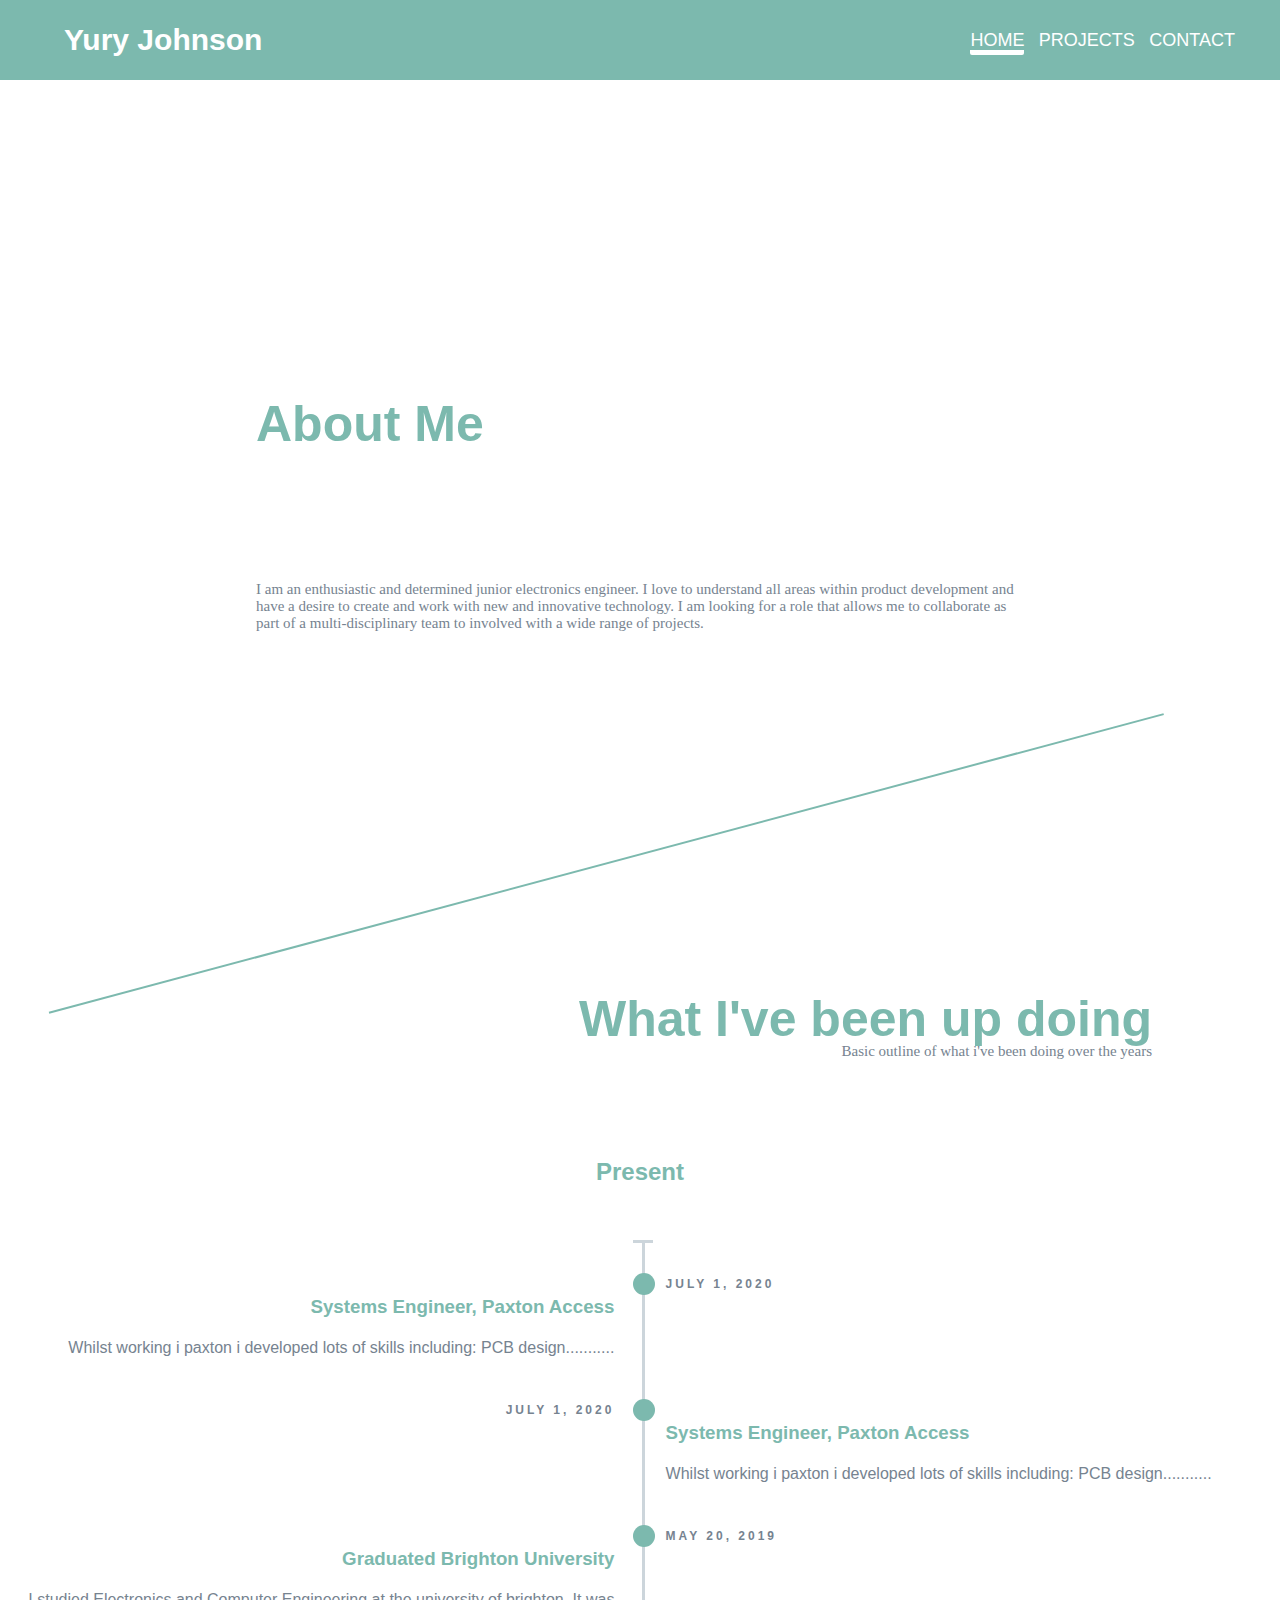
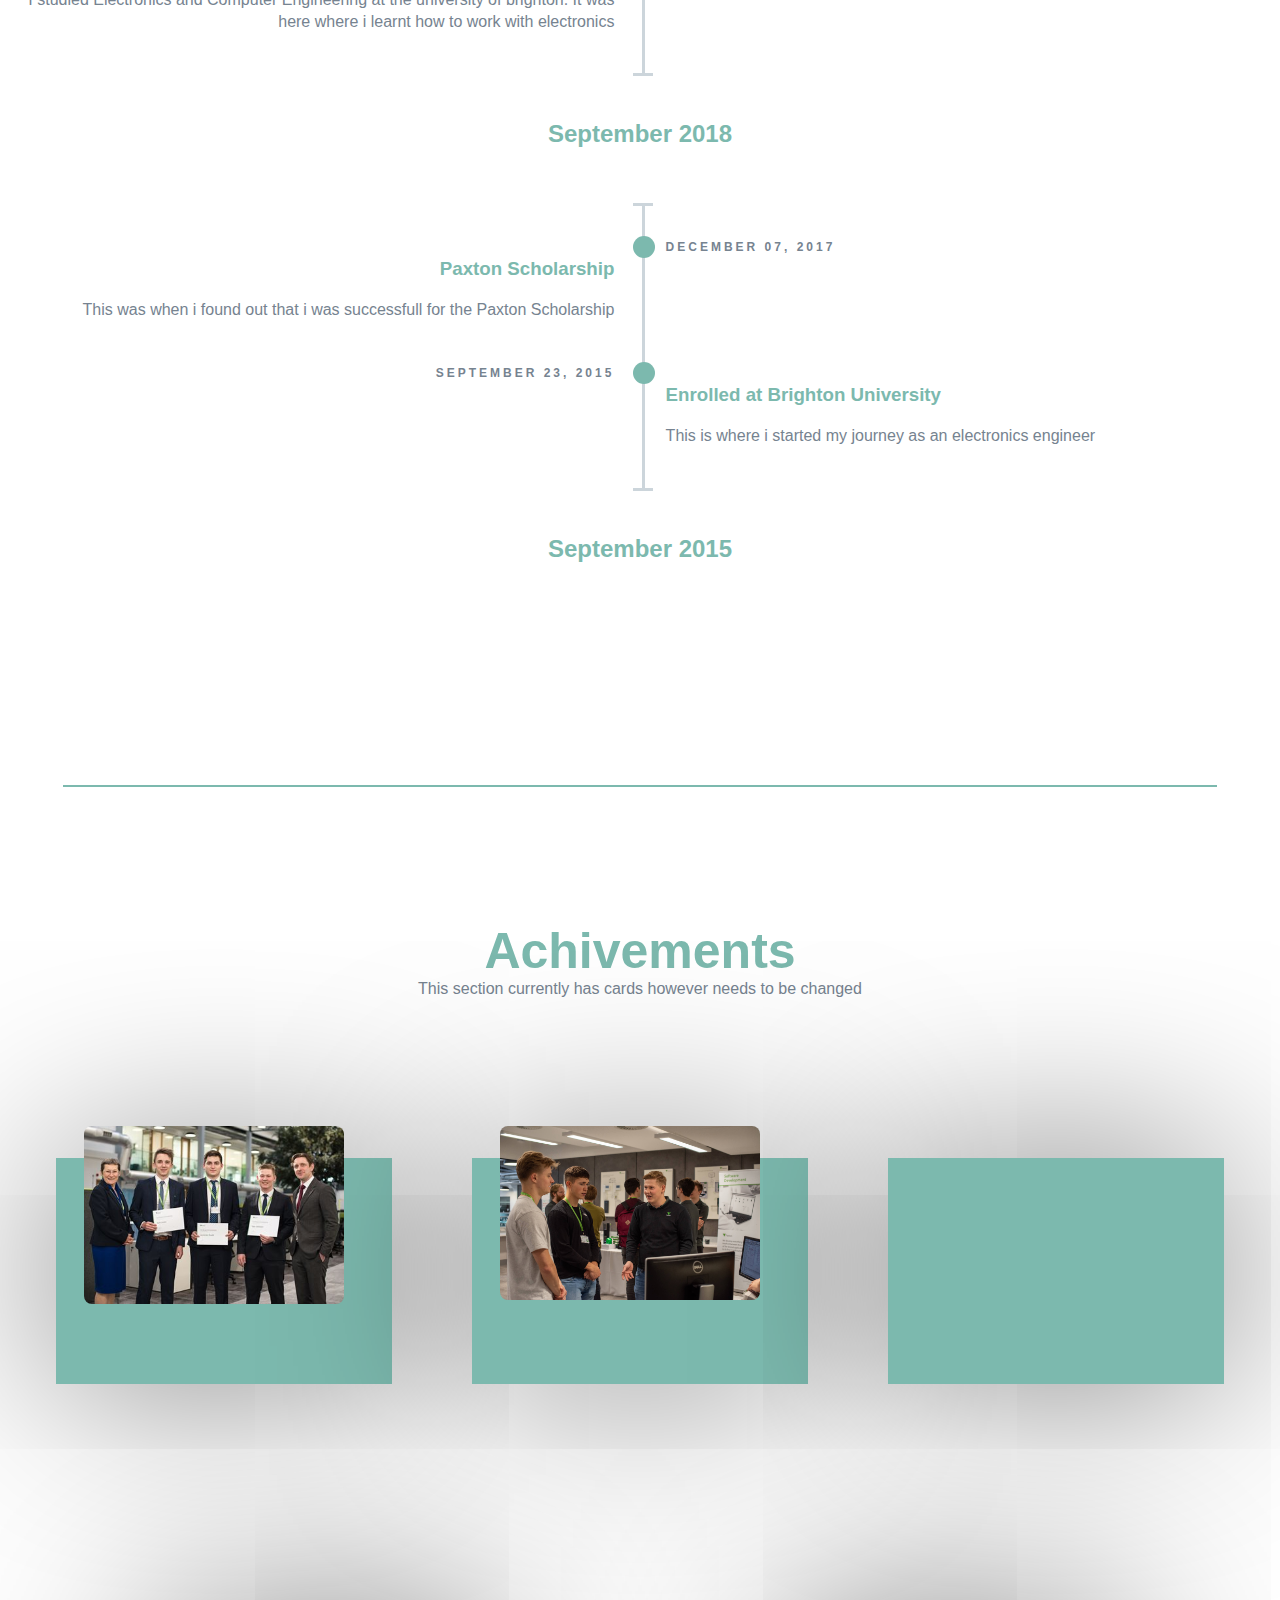
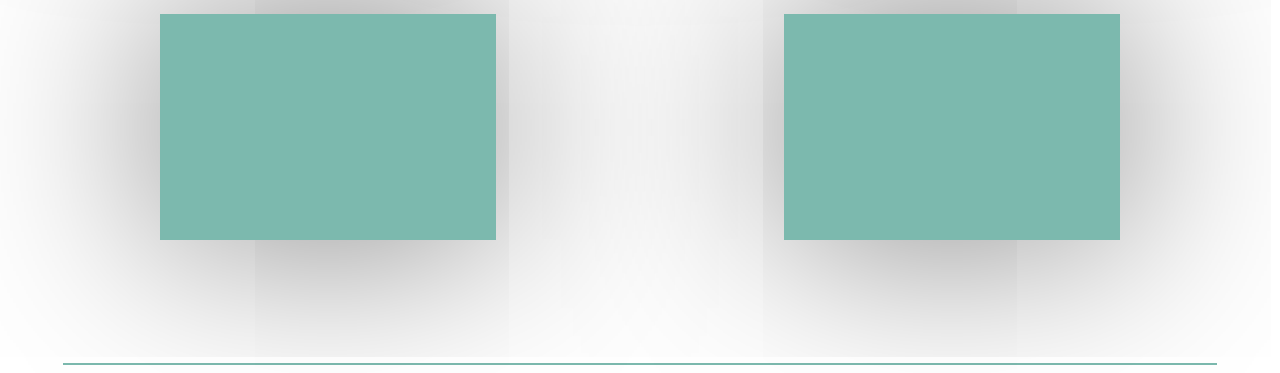
==== index.html @ c5ce6fb6 "First Upload to github" ====
<!DOCTYPE html>
<html lang="en">
<head>
    <meta charset="UTF-8">
    <title>YJ Portfolio</title>
    <link rel="stylesheet" href="./styles/styles.css">
    <script src="https://use.typekit.net/bkt6ydm.js"></script>
    <script>try{Typekit.load({ async: true });}catch(e){}</script>
</head>
<body>
    <header class="nav-bar">
        <nav>
            <!--img class="logo" src="" alt=""-->
            <label class="logo">Yury Johnson</label>
            <ul>
                <li><a class="active" href="index.html">Home</a></li>               
                <li><a href="#">Projects</a></li>
                <li><a href="#">Contact</a></li>
            </ul>
        </nav>  
    </header>

    <!--<hr style="transform: rotate(15deg) translate(0px,135px); margin-top:1rem;">-->
    <section class="page about-me">
        <h1>About Me</h1>
        <p> 
            I am an enthusiastic and determined junior electronics engineer.               
            I love to understand all areas within product development and have a desire to create and work with new and innovative technology. 
            I am looking for a role that allows me to collaborate as part of a multi-disciplinary team to involved with a wide range of projects.
        </p>
    </section>
    
    <hr style="transform: rotate(-15deg) translate(0px,-130px);">

    <section class="page timeline">
        <div class="page-title">
            <h1>What I've been up doing</h1>
            <p >Basic outline of what i've been doing over the years</p>
        </div>
        <div class="col-xs-10 col-xs-offset-1 col-sm-8 col-sm-offset-2">
            <ul class="timeline timeline-centered">
                
                <li class="timeline-item period first">
                    <div class="timeline-info"></div>
                    <div class="timeline-marker " ></div>
                    <div class="timeline-content">
                        <h2 class="timeline-title">Present</h2>
                    </div>
                </li>

                <li class="timeline-item">
                    <div class="timeline-info">
                        <span>July 1, 2020</span>
                    </div>
                    <div class="timeline-marker"></div>
                    <div class="timeline-content">
                        <h3 class="timeline-title">Systems Engineer, Paxton Access</h3>
                        <p >Whilst working i paxton i developed lots of skills including: PCB design...........</p>
                    </div>
                </li>

                <li class="timeline-item">
                    <div class="timeline-info">
                        <span>July 1, 2020</span>
                    </div>
                    <div class="timeline-marker"></div>
                    <div class="timeline-content">
                        <h3 class="timeline-title">Systems Engineer, Paxton Access</h3>
                        <p>Whilst working i paxton i developed lots of skills including: PCB design...........</p>
                    </div>
                </li>
                <li class="timeline-item">
                    <div class="timeline-info">
                        <span>May 20, 2019</span>
                    </div>
                    <div class="timeline-marker"></div>
                    <div class="timeline-content">
                        <h3 class="timeline-title">Graduated Brighton University</h3>
                        <p >I studied Electronics and Computer Engineering at the university of brighton. It was here where i learnt how to work with electronics</p>
                    </div>
                </li>

                <li class="timeline-item period">
                    <div class="timeline-info"></div>
                    <div class="timeline-marker"></div>
                    <div class="timeline-content">
                        <h2 class="timeline-title">September 2018</h2>
                    </div>
                </li>


                <li class="timeline-item">
                    <div class="timeline-info">
                        <span>December 07, 2017</span>
                    </div>
                    <div class="timeline-marker"></div>
                    <div class="timeline-content">
                        <h3 class="timeline-title">Paxton Scholarship</h3>
                        <p >This was when i found out that i was successfull for the Paxton Scholarship</p>
                    </div>
                </li>
                <li class="timeline-item">
                    <div class="timeline-info">
                        <span>September 23, 2015</span>
                    </div>
                    <div class="timeline-marker"></div>
                    <div class="timeline-content">
                        <h3 class="timeline-title">Enrolled at Brighton University</h3>
                        <p >This is where i started my journey as an electronics engineer </p>
                    </div>
                </li>

                <li class="timeline-item period last">
                    <div class="timeline-info"></div>
                    <div class="timeline-marker last"></div>
                    <div class="timeline-content">
                        <h2 class="timeline-title">September 2015</h2>
                    </div>
                </li>

            </ul>
        </div>

        </section>
        
    </section>
    
    <hr style="margin-top:15vh; margin-bottom:15vh;">

    <section class="page achivements">
        <H1 class="achivements">Achivements</H1>
        <p class="achivements">
            This section currently has cards however needs to be changed
        </p>

        <section class="card-list">   
            <article class="card">
                    <div class="imgBx">
                        <img src="img/paxtonpic.jpg" />
                    </div>
                    <div class="content">
                        <p class="card-date"> July 2018</p>
                        <h2 class="card-header">Paxton Scholarship</h2>
                        <p class="card-description">I am very proud of achiving the paxton Scholarship! 
                                                    This was my first step into moving towards an engineering job!</p>
                    </div>
            </article>

            <article class="card">
                    <div class="imgBx">
                        <img src="img/Paxton scholarship open day.jpg" />
                    </div>
                    <div class="content">
                        <p> July 2019</p>
                        <h2>Paxton Promotion</h2>
                        <p>As part of the scholarship, we aided in promoting paxton throughout the open days</p>
                    </div>
            </article>

            <article class="card">
                <div class="imgBx">
                    <img src="" />
                </div>
                <div class="content">
                    <p> July 2019</p>
                    <h2>Paxton Promotion</h2>
                    <p>As part of the scholarship, we aided in promoting paxton throughout the open days</p>
                </div>
            </article>

            <article class="card">
                <div class="imgBx">
                    <img src="" />
                </div>
                <div class="content">
                    <p> July 2019</p>
                    <h2>Paxton Promotion</h2>
                    <p>As part of the scholarship, we aided in promoting paxton throughout the open days</p>
                </div>
            </article>
            

            <article class="card">
                <div class="imgBx">
                    <img src="" />
                </div>
                <div class="content">
                    <p> July 2019</p>
                    <h2>Paxton Promotion</h2>
                    <p>As part of the scholarship, we aided in promoting paxton throughout the open days</p>
                </div>
            </article>
        
        </section>
    </section>
    </div>

    <hr>
</body>
</html>
---- styles/styles.css ----
body {
  color: #768390;
  background: #FFF;
  font-family: "Effra", Helvetica, sans-serif;
  padding: 0;
  margin: 0;
  text-decoration: none;
  list-style: none;
  -webkit-font-smoothing: antialiased;
}

h1, h2, h3, h4, h5, h6 {
  color: #7cb9ae;
  margin-top: 0;
}

nav {
  height: 80px;
  width: 100%;
  background: #7cb9ae;
}

nav ul {
  float: right;
  margin: auto;
  margin-right: 40px;
}

nav li {
  display: inline-block;
  margin: 0 5px;
  line-height: 80px;
}

nav li a {
  color: #FFF;
  font-size: 18px;
  text-transform: uppercase;
  padding: 0;
  border-radius: 2px;
  text-decoration: none;
}

nav li a.active, nav li a:hover {
  border-bottom: 5px solid #FFF;
  -webkit-transition: 0.5s;
  transition: 0.5s;
}

label.logo {
  color: #FFF;
  font-family: sans-serif;
  font-size: 30px;
  font-weight: bold;
  padding: 20px;
  padding-left: 5%;
  line-height: 80px;
}

hr {
  margin-left: auto;
  margin-right: auto;
  width: 90%;
  border: 1px solid #7cb9ae;
  height: 0;
}

section.page {
  min-height: 100vh;
}

.about-me h1 {
  font-size: 50px;
  text-align: left;
  padding-top: 35vh;
  width: 60%;
  margin: auto;
}

.about-me p {
  font-size: 15px;
  font-family: "Georgia";
  text-align: left;
  margin: auto;
  padding-top: 10%;
  padding-bottom: 10vh;
  width: 60%;
}

.page-title h1 {
  width: 80%;
  padding: 10px;
  font-size: 50px;
  text-align: right;
  margin-bottom: 1.5rem;
  margin: auto;
}

.page-title p {
  width: 80%;
  font-size: 15px;
  font-family: "Georgia";
  text-align: right;
  margin: auto;
  margin-bottom: 3rem;
}

/*==================================
    TIMELINE
==================================*/
/*-- GENERAL STYLES
    ------------------------------*/
p.timeline-text {
  max-width: 550px;
}

.timeline {
  line-height: 1.4em;
  list-style: none;
  margin: 0;
  padding: 0;
  width: 100%;
}

.timeline h1, .timeline h2, .timeline h3, .timeline h4, .timeline h5, .timeline h6 {
  line-height: inherit;
}

/*----- TIMELINE ITEM -----*/
.timeline-item {
  padding-left: 40px;
  position: relative;
}

.timeline-item:last-child {
  padding-bottom: 0;
}

/*----- TIMELINE INFO -----*/
.timeline-info {
  font-size: 12px;
  font-weight: 700;
  letter-spacing: 3px;
  margin: 0 0 .5em 0;
  text-transform: uppercase;
  white-space: nowrap;
}

/*----- TIMELINE MARKER -----*/
.timeline-marker {
  position: absolute;
  top: 0px;
  bottom: 0;
  left: 0;
  width: 9px;
}

.timeline-marker:before {
  background: #7cb9ae;
  border: 3px solid transparent;
  border-radius: 100%;
  content: "";
  display: block;
  height: 16px;
  width: 16px;
  position: absolute;
  top: 0px;
  left: 0;
  -webkit-transition: background 0.3s ease-in-out, border 0.3s ease-in-out;
  transition: background 0.3s ease-in-out, border 0.3s ease-in-out;
  z-index: +1;
}

.timeline-marker:after {
  content: "";
  width: 3px;
  background: #CCD5DB;
  display: block;
  position: absolute;
  top: 0px;
  bottom: 0;
  left: 9px;
}

.timeline-item:last-child .timeline-marker:after {
  content: none;
}

.timeline-item:not(.period):hover .timeline-marker:before {
  background: #FFF;
  border: 3px solid #7cb9ae;
}

/*----- TIMELINE CONTENT -----*/
.timeline-content {
  padding-bottom: 40px;
}

.timeline-content p:last-child {
  margin-bottom: 0;
}

/*----- TIMELINE PERIOD -----*/
.period {
  padding: 0;
}

.period .timeline-info {
  display: none;
}

.period .timeline-marker:before {
  background: transparent;
  content: "";
  width: 20px;
  height: auto;
  border: none;
  border-radius: 0;
  top: 0;
  bottom: 30px;
  position: absolute;
  border-top: 3px solid #CCD5DB;
  border-bottom: 3px solid #CCD5DB;
}

.period .timeline-marker:after {
  content: "";
  height: 32px;
  top: auto;
}

.period .timeline-content {
  padding: 40px 0 70px;
}

.period .timeline-title {
  margin: 0;
}

.period.first .timeline-marker:before {
  border-top: none;
}

.period.last .timeline-marker:before {
  border-bottom: none;
}

/*----------------------------------------------
        MOD: TIMELINE SPLIT
    ----------------------------------------------*/
@media (min-width: 768px) {
  .timeline-split .timeline, .timeline-centered .timeline {
    display: table;
  }
  .timeline-split .timeline-item, .timeline-centered .timeline-item {
    display: table-row;
    padding: 0;
  }
  .timeline-split .timeline-info, .timeline-centered .timeline-info,
  .timeline-split .timeline-marker,
  .timeline-centered .timeline-marker,
  .timeline-split .timeline-content,
  .timeline-centered .timeline-content,
  .timeline-split .period .timeline-info,
  .timeline-centered .period .timeline-info {
    display: table-cell;
    vertical-align: top;
  }
  
  .timeline-split .timeline-marker,
  .timeline-centered .timeline-marker {
    position: relative;
  }
  
  .timeline-split .timeline-content,
  .timeline-centered .timeline-content {
    padding-left: 30px;
  }
  .timeline-split .timeline-info, .timeline-centered .timeline-info {
    padding-right: 30px;
  }
  .timeline-split .period .timeline-title, .timeline-centered .period .timeline-title {
    position: relative;
    left: -45px;
  }
}

/*----------------------------------------------
        MOD: TIMELINE CENTERED
    ----------------------------------------------*/
@media (min-width: 992px) {
  .timeline-centered,
  .timeline-centered .timeline-item,
  .timeline-centered .timeline-info,
  .timeline-centered .timeline-marker,
  .timeline-centered .timeline-content {
    display: block;
    margin: 0;
    padding: 0;
  }
  .timeline-centered .timeline-item {
    padding-bottom: 40px;
    overflow: hidden;
  }
  .timeline-centered .timeline-marker {
    position: absolute;
    left: 50%;
    margin-left: -7.5px;
  }
  .timeline-centered .timeline-info,
  .timeline-centered .timeline-content {
    width: 48%;
  }
  .timeline-centered > .timeline-item:nth-child(odd) .timeline-info {
    float: left;
    text-align: right;
    padding-right: 30px;
  }
  .timeline-centered > .timeline-item:nth-child(odd) .timeline-content {
    float: right;
    text-align: left;
    padding-left: 30px;
  }
  .timeline-centered .timeline-item:nth-child(odd) p.timeline-text {
    float: right;
    text-align: left;
  }
  .timeline-centered > .timeline-item:nth-child(even) .timeline-info {
    float: right;
    text-align: left;
    padding-left: 30px;
  }
  .timeline-centered > .timeline-item:nth-child(even) .timeline-content {
    float: left;
    text-align: right;
    padding-right: 30px;
  }
  .timeline-centered > .timeline-item.period .timeline-content {
    float: none;
    padding: 0;
    width: 100%;
    text-align: center;
  }
  .timeline-centered .timeline-item.period {
    padding: 50px 0 90px;
  }
  .timeline-centered .period .timeline-marker:after {
    height: 30px;
    bottom: 0;
    top: auto;
  }
  .timeline-centered .period .timeline-title {
    left: auto;
  }
}

/*----------------------------------------------
        MOD: MARKER OUTLINE
    ----------------------------------------------*/
.marker-outline .timeline-marker:before {
  background: transparent;
  border-color: #7cb9ae;
}

.marker-outline .timeline-item:hover .timeline-marker:before {
  background: #7cb9ae;
}

h1.achivements {
  font-size: 50px;
  text-align: center;
  margin-bottom: 0;
}

p.achivements {
  text-align: center;
  margin: auto;
  width: 60%;
}

section .card-list {
  width: calc(100% - 2em);
  margin-left: 1em;
  margin-right: 1em;
  display: -webkit-box;
  display: -ms-flexbox;
  display: flex;
  -ms-flex-pack: distribute;
      justify-content: space-around;
  -webkit-box-align: center;
      -ms-flex-align: center;
          align-items: center;
}

.card-list {
  margin-top: 5vh;
  width: 100%;
  position: relative;
  display: -webkit-box;
  display: -ms-flexbox;
  display: flex;
  -webkit-box-pack: center;
      -ms-flex-pack: center;
          justify-content: center;
  -webkit-box-align: center;
      -ms-flex-align: center;
          align-items: center;
  -ms-flex-wrap: wrap;
      flex-wrap: wrap;
}

.card-list .card {
  position: relative;
  width: 20em;
  height: 210px;
  margin: 115px 10px;
  padding: 0.5em;
  display: -webkit-box;
  display: -ms-flexbox;
  display: flex;
  -webkit-box-orient: vertical;
  -webkit-box-direction: normal;
      -ms-flex-direction: column;
          flex-direction: column;
  -webkit-box-shadow: 0 0.5px 202px rgba(0, 0, 0, 0.5);
          box-shadow: 0 0.5px 202px rgba(0, 0, 0, 0.5);
  -webkit-transition: 0.3s ease-in-out;
  transition: 0.3s ease-in-out;
  background: #7cb9ae;
}

.card-list :hover.card {
  height: 420px;
  margin: 10px 10px;
}

.card-list .card .imgBx {
  position: relative;
  max-width: 260px;
  max-height: 260px;
  top: -40px;
  left: 20px;
}

.card-list .card .imgBx img {
  max-width: 100%;
  border-radius: 8px;
}

.card-list .card .content {
  position: relative;
  margin-top: -70px;
  padding: 10px 15px;
  text-align: center;
  color: #ffffff;
  visibility: hidden;
  opacity: 0;
  -webkit-transition: 0.3s ease-in-out;
  transition: 0.3s ease-in-out;
}

.card-list .card:hover .content {
  visibility: visible;
  opacity: 1;
  margin-top: -40px;
  -webkit-transition-delay: 0.1s;
          transition-delay: 0.1s;
}

.card-list h2 {
  color: #FFF;
}
/*# sourceMappingURL=styles.css.map */
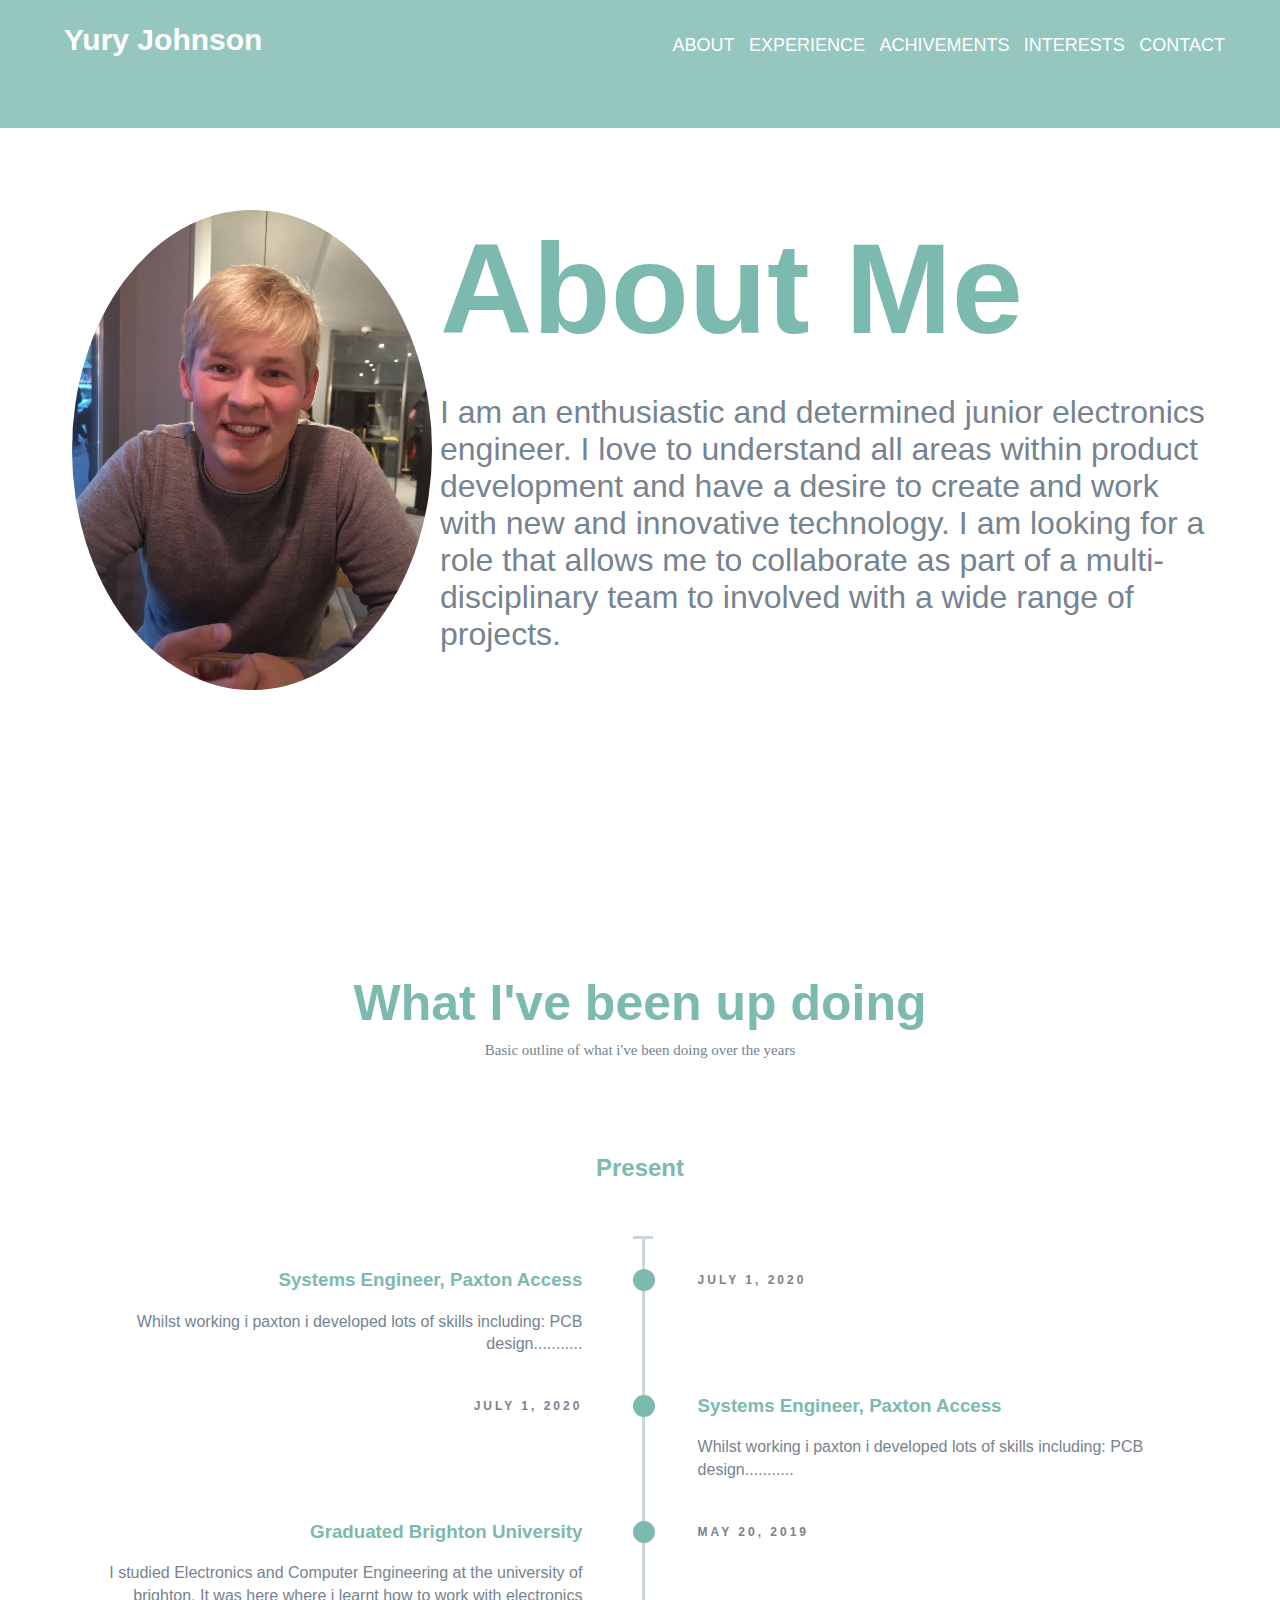
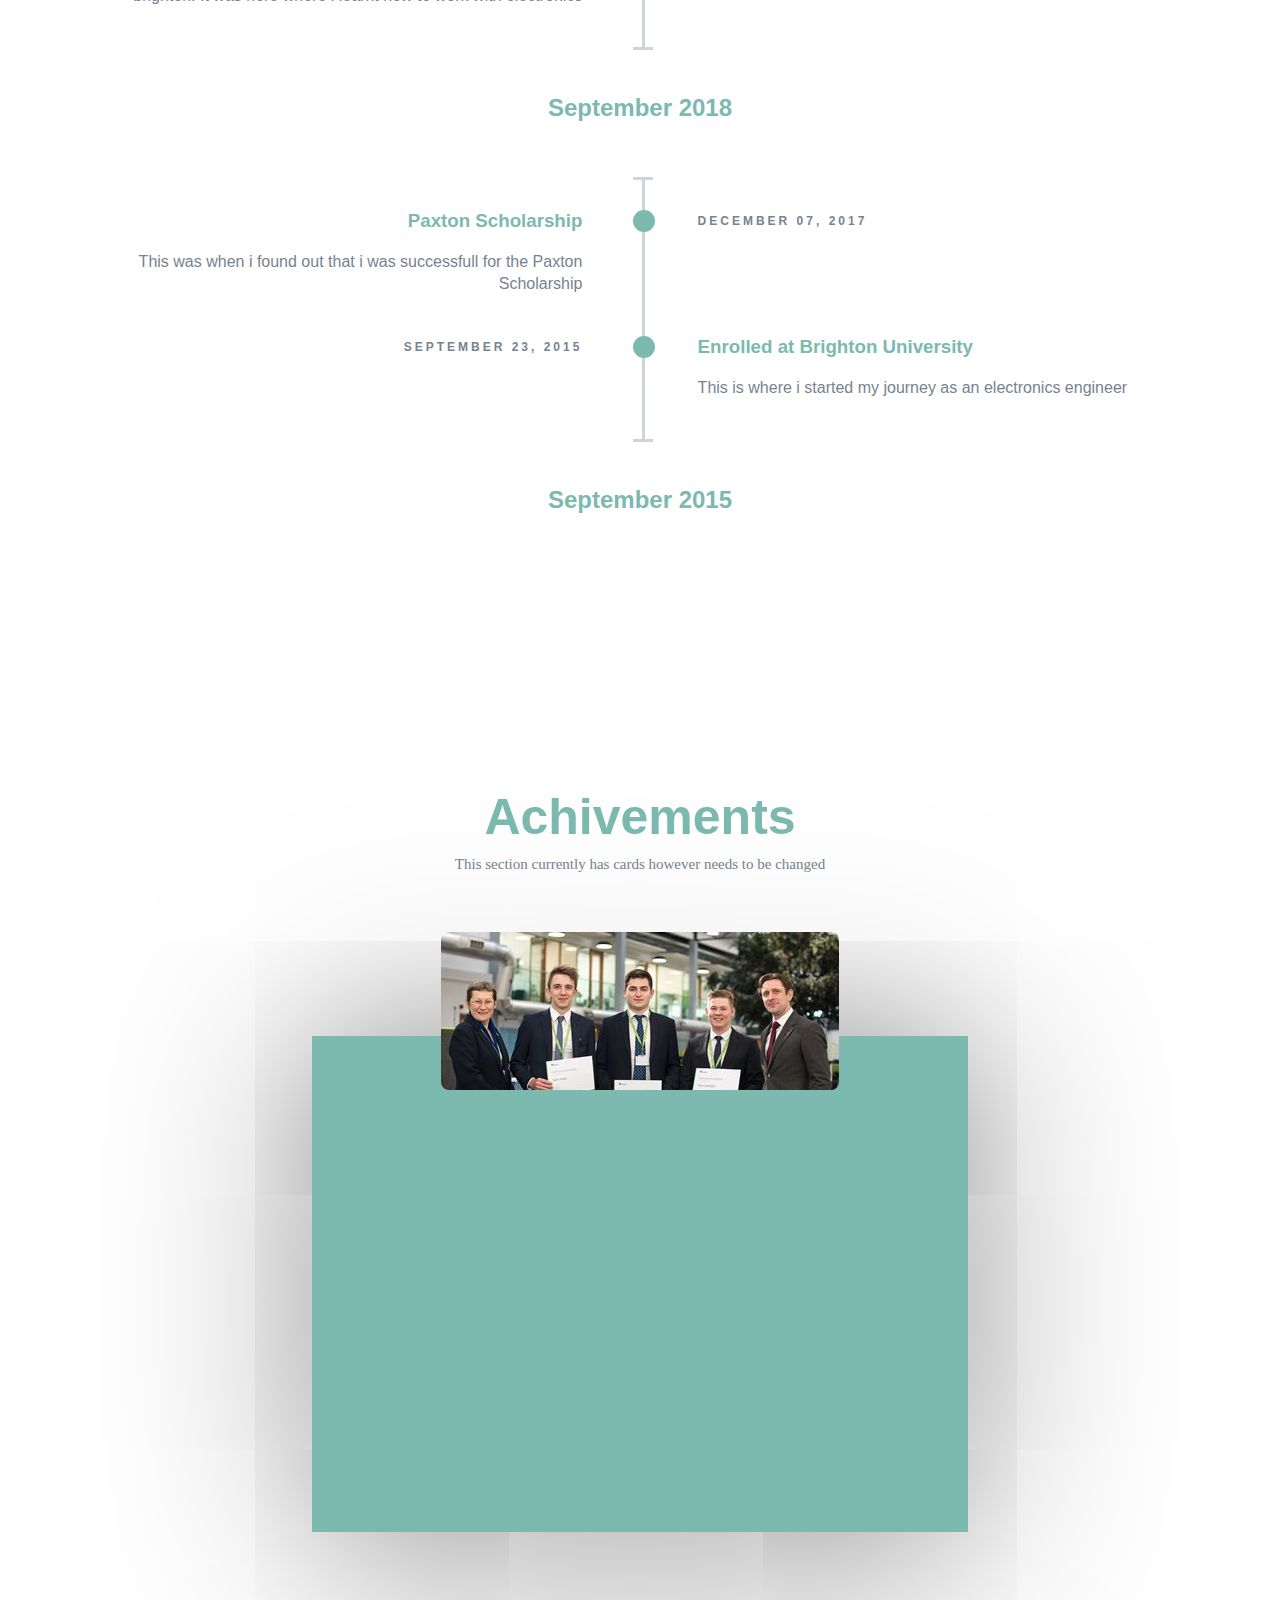
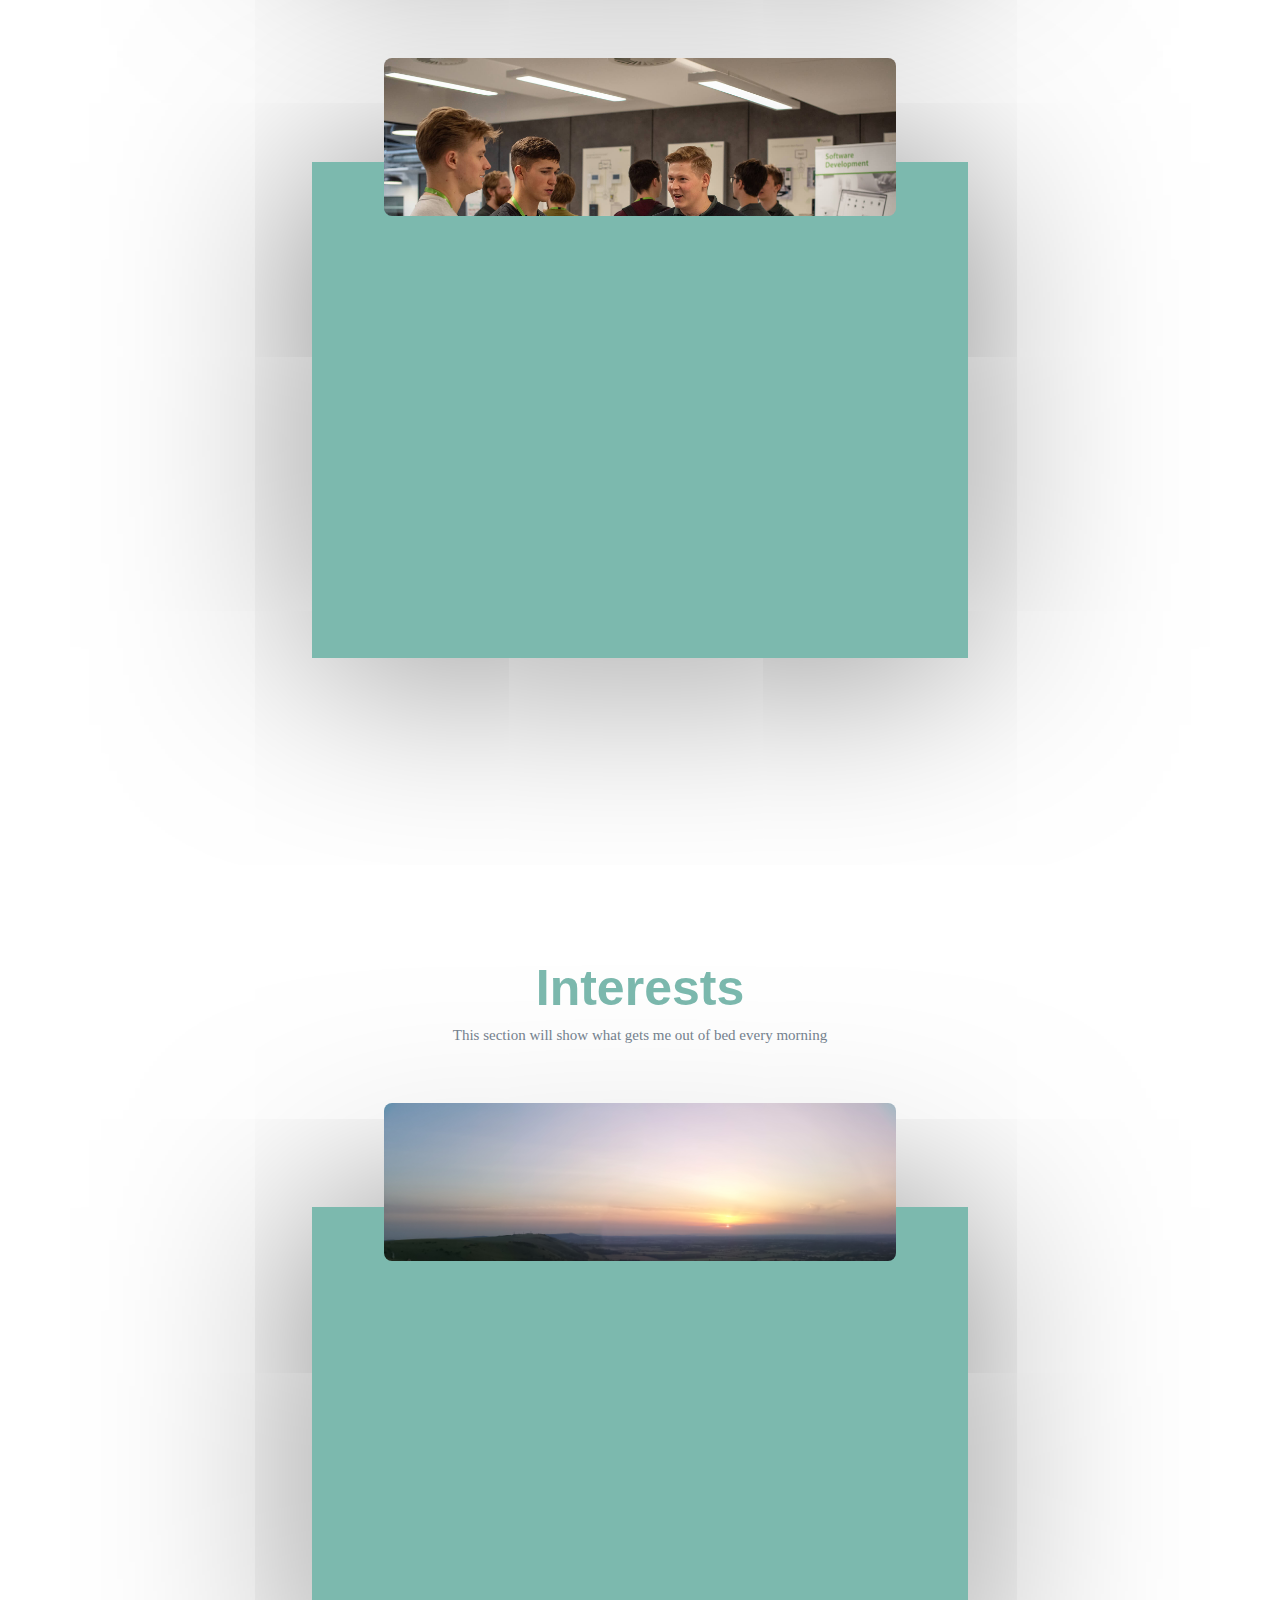
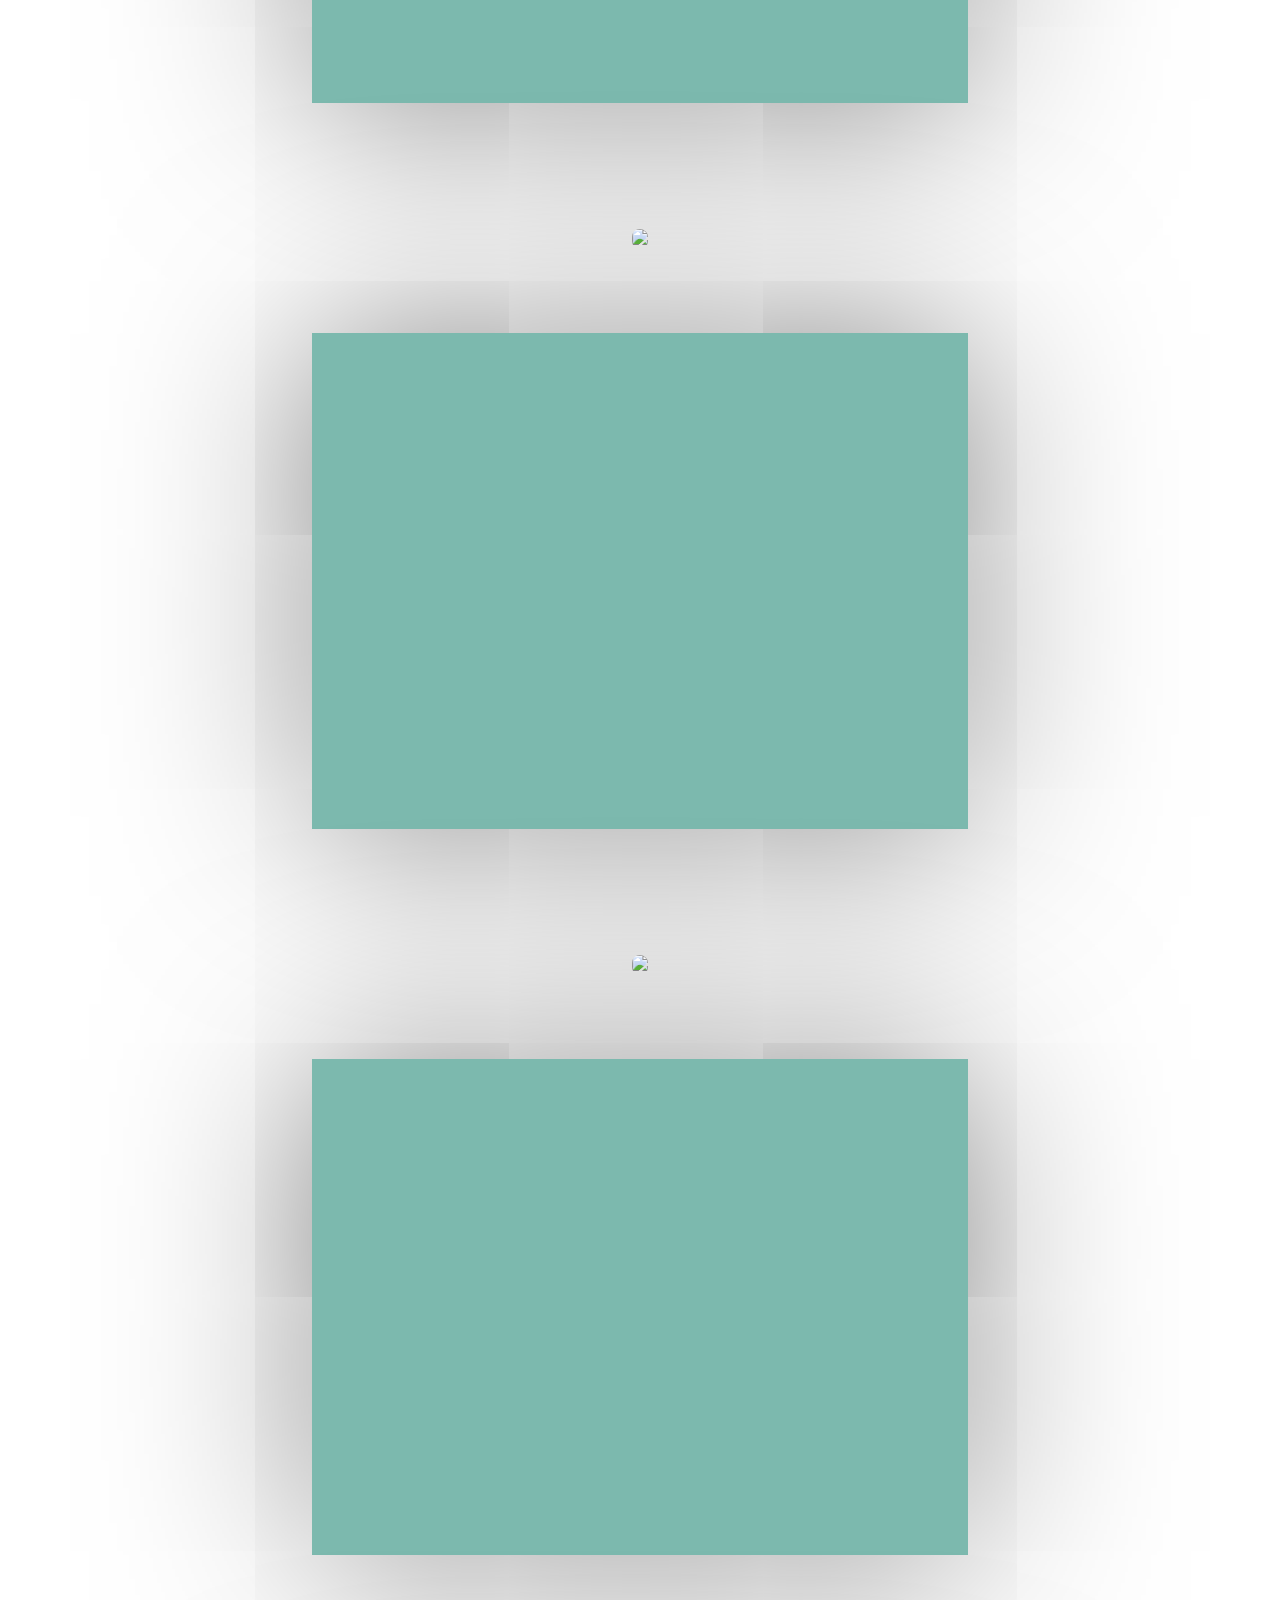
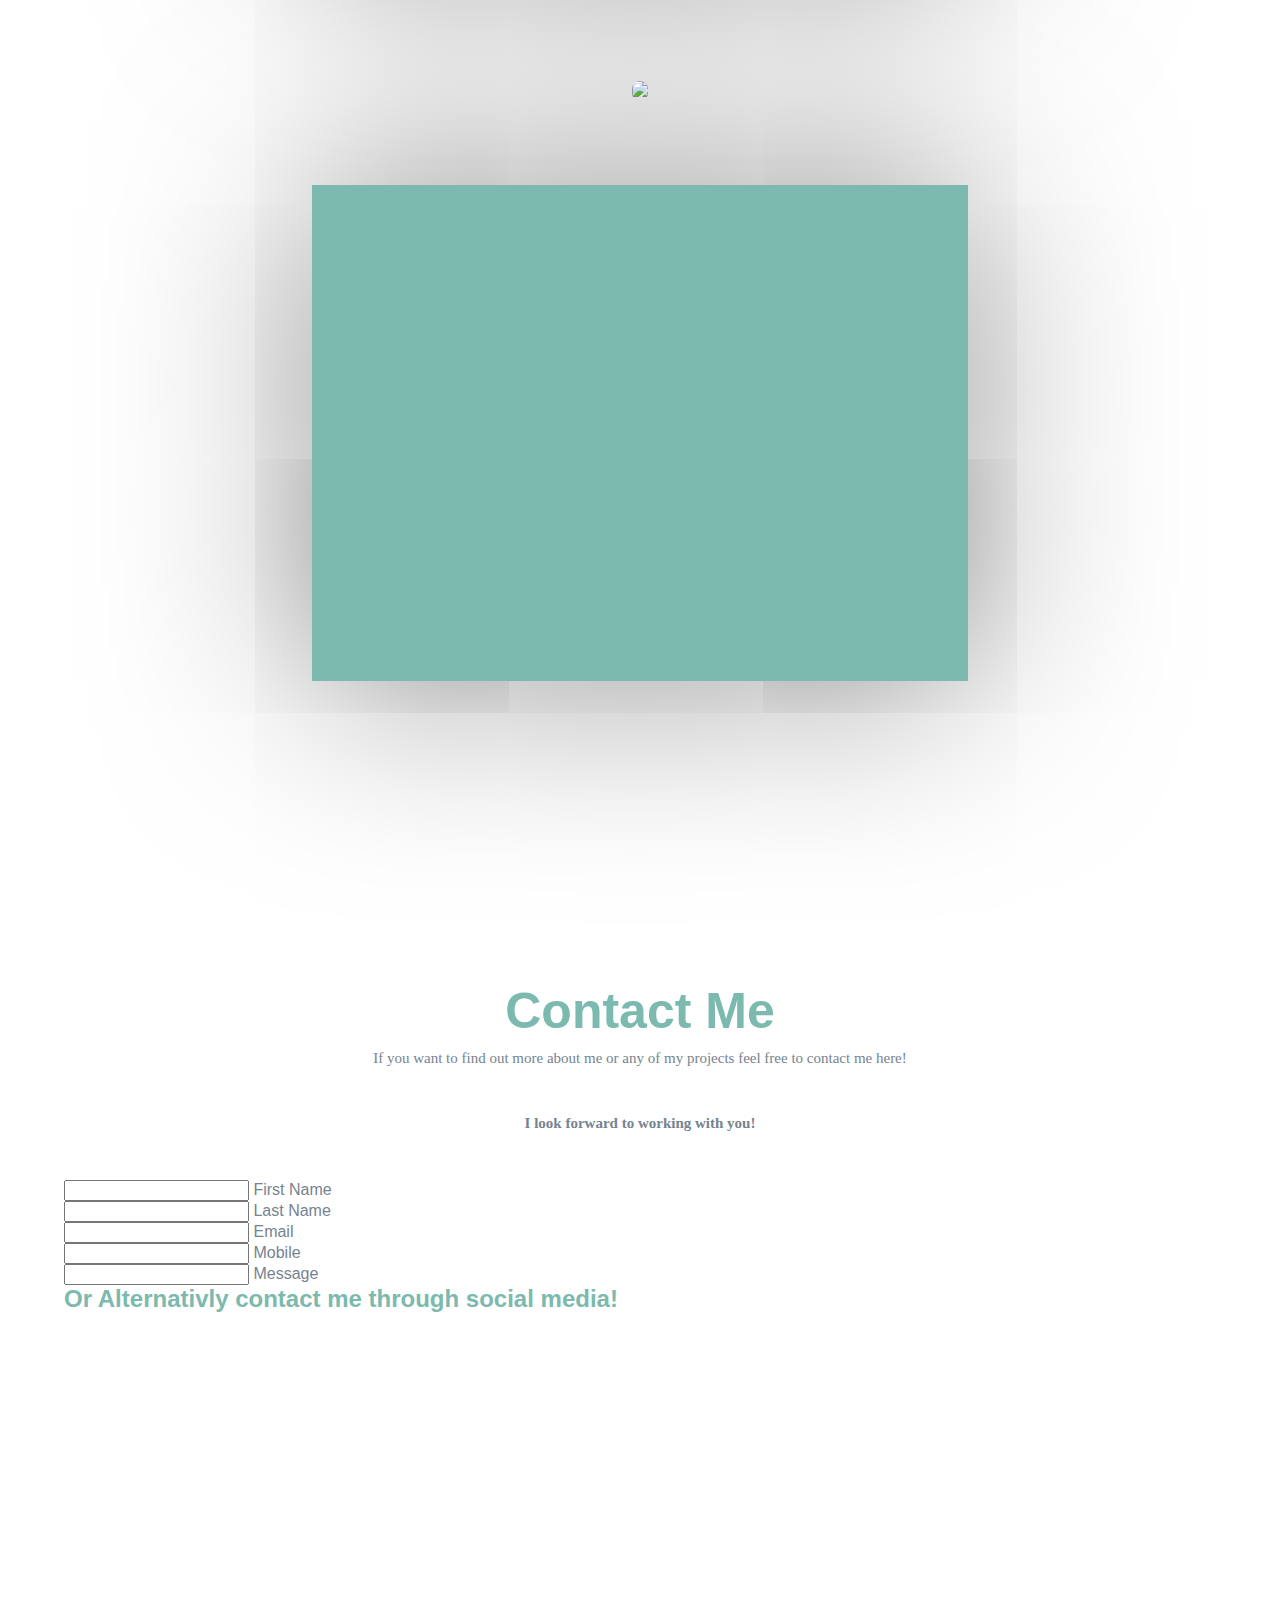
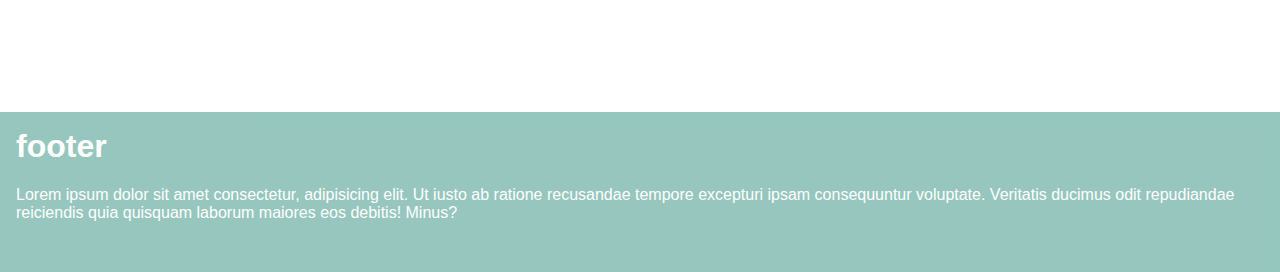
==== commit 73f3373f: "Lots of changes, starting to look like a minimum viable product" ====
--- a/index.html
+++ b/index.html
@@ -3,40 +3,47 @@
 <head>
     <meta charset="UTF-8">
     <title>YJ Portfolio</title>
+    <script src=""></script>
     <link rel="stylesheet" href="./styles/styles.css">
-    <script src="https://use.typekit.net/bkt6ydm.js"></script>
-    <script>try{Typekit.load({ async: true });}catch(e){}</script>
+
 </head>
 <body>
     <header class="nav-bar">
         <nav>
             <!--img class="logo" src="" alt=""-->
             <label class="logo">Yury Johnson</label>
-            <ul>
-                <li><a class="active" href="index.html">Home</a></li>               
-                <li><a href="#">Projects</a></li>
-                <li><a href="#">Contact</a></li>
+            <ul class="nav-links">
+                <!-- warning dodgey code!!! id in ancor lower case as this allows the javascript to use id from pages
+                     to toggle active status for links in nav bar-->
+                <li><a id="about" href="./index.html#About">About</a></li>               
+                <li><a id="experience" href="./index.html#Experience">Experience</a></li>
+                <li><a id="achivements" href="./index.html#Achivements">Achivements</a></li>
+                <li><a id="interests" href="./index.html#Interests">Interests</a></li>
+                <li><a id="contact" href="./index.html#Contact">Contact</a></li>
             </ul>
         </nav>  
     </header>
 
-    <!--<hr style="transform: rotate(15deg) translate(0px,135px); margin-top:1rem;">-->
-    <section class="page about-me">
-        <h1>About Me</h1>
-        <p> 
-            I am an enthusiastic and determined junior electronics engineer.               
-            I love to understand all areas within product development and have a desire to create and work with new and innovative technology. 
-            I am looking for a role that allows me to collaborate as part of a multi-disciplinary team to involved with a wide range of projects.
-        </p>
-    </section>
-    
-    <hr style="transform: rotate(-15deg) translate(0px,-130px);">
-
-    <section class="page timeline">
+    <section class="page" id="About">
+        <div class="about-me">
+            <img src="img/photo_me.jpg" />
+            <div>
+                <h1>About Me</h1>
+                <p> 
+                    I am an enthusiastic and determined junior electronics engineer.               
+                    I love to understand all areas within product development and have a desire to create and work with new and innovative technology. 
+                    I am looking for a role that allows me to collaborate as part of a multi-disciplinary team to involved with a wide range of projects.
+                </p>
+            </div>  
+        </div>
+    </section>
+
+    <section class="page" id="Experience">
         <div class="page-title">
             <h1>What I've been up doing</h1>
             <p >Basic outline of what i've been doing over the years</p>
         </div>
+        
         <div class="col-xs-10 col-xs-offset-1 col-sm-8 col-sm-offset-2">
             <ul class="timeline timeline-centered">
                 
@@ -121,17 +128,16 @@
             </ul>
         </div>
 
-        </section>
-        
-    </section>
-    
-    <hr style="margin-top:15vh; margin-bottom:15vh;">
-
-    <section class="page achivements">
-        <H1 class="achivements">Achivements</H1>
-        <p class="achivements">
-            This section currently has cards however needs to be changed
-        </p>
+    </section>
+
+    <section class="page" id="Achivements">
+        
+        <div class="page-title">
+            <h1>Achivements</h1>
+            <p>
+                This section currently has cards however needs to be changed
+            </p>
+        </div>
 
         <section class="card-list">   
             <article class="card">
@@ -156,10 +162,46 @@
                         <p>As part of the scholarship, we aided in promoting paxton throughout the open days</p>
                     </div>
             </article>
+        
+        </section>
+    </section>
+
+    <section class="page" id="Interests">
+        
+        <div class="page-title">
+            <h1>Interests</h1>
+            <p>
+                This section will show what gets me out of bed every morning
+            </p>
+        </div>
+
+        <section class="card-list">   
+            <article class="card">
+                    <div class="imgBx">
+                        <img src="img\Interests\IMG_20190629_210125.jpg" />
+                    </div>
+                    <div class="content">
+                        <p class="card-date"> July 2018</p>
+                        <h2 class="card-header">Paxton Scholarship</h2>
+                        <p class="card-description">I am very proud of achiving the paxton Scholarship! 
+                                                    This was my first step into moving towards an engineering job!</p>
+                    </div>
+            </article>
+
+            <article class="card">
+                    <div class="imgBx">
+                        <img src="img\Interests\IMG_20200331_202419.jpg" />
+                    </div>
+                    <div class="content">
+                        <p> July 2019</p>
+                        <h2>Paxton Promotion</h2>
+                        <p>As part of the scholarship, we aided in promoting paxton throughout the open days</p>
+                    </div>
+            </article>
 
             <article class="card">
                 <div class="imgBx">
-                    <img src="" />
+                    <img src="img\Interests\IMG_20200508_155631.jpg" />
                 </div>
                 <div class="content">
                     <p> July 2019</p>
@@ -170,7 +212,7 @@
 
             <article class="card">
                 <div class="imgBx">
-                    <img src="" />
+                    <img src="img\Interests\IMG_20200531_125629.jpg" />
                 </div>
                 <div class="content">
                     <p> July 2019</p>
@@ -178,23 +220,62 @@
                     <p>As part of the scholarship, we aided in promoting paxton throughout the open days</p>
                 </div>
             </article>
-            
-
-            <article class="card">
-                <div class="imgBx">
-                    <img src="" />
-                </div>
-                <div class="content">
-                    <p> July 2019</p>
-                    <h2>Paxton Promotion</h2>
-                    <p>As part of the scholarship, we aided in promoting paxton throughout the open days</p>
-                </div>
-            </article>
         
         </section>
     </section>
-    </div>
-
-    <hr>
+
+    <section class="page" id="Contact">
+        <div class="page-title">
+            <h1>Contact Me</h1>
+            <p> 
+                If you want to find out more about me or any of my projects feel free to contact me here!
+            </p>
+            <p>
+                <b> I look forward to working with you!</b>
+            </p>
+        </div>
+        <div class="contact-form">
+            <div class="inputBox">
+                <input type="text" name='' required="required">
+                <span class="text">First Name</span>
+                <span class="line"></span>
+            </div>
+            <div class="inputBox">
+                <input type="text" name='' required="required">
+                <span class="text">Last Name</span>
+                <span class="line"></span>
+            </div>
+
+            <div class="inputBox">
+                <input type="text" name='' required="required">
+                <span class="text">Email</span>
+                <span class="line"></span>
+            </div>
+            <div class="inputBox">
+                <input type="text" name='' required="required">
+                <span class="text">Mobile</span>
+                <span class="line"></span>
+            </div>
+            <div class="inputBox">
+                <input type="text" name='' required="required">
+                <span class="text">Message</span>
+                <span class="line"></span>
+            </div>
+        </div>
+
+        <div class="social-media">
+            <h2>Or Alternativly contact me through social media!</h2>
+
+        </div>
+    </section>
+
+    <footer>
+        <h1>footer</h1>
+        <p>Lorem ipsum dolor sit amet consectetur, adipisicing elit. Ut iusto ab ratione recusandae 
+            tempore excepturi ipsam consequuntur voluptate. Veritatis ducimus odit repudiandae reiciendis 
+            quia quisquam laborum maiores eos debitis! Minus?</p>
+    </footer>
+<script src="./scripts/script.js"></script>
 </body>
+
 </html>--- a/styles/styles.css
+++ b/styles/styles.css
@@ -7,44 +7,19 @@
   text-decoration: none;
   list-style: none;
   -webkit-font-smoothing: antialiased;
-}
-
-h1, h2, h3, h4, h5, h6 {
+  width: 100%;
+  height: 100%;
+  -ms-scroll-snap-type: y mandatory;
+      scroll-snap-type: y mandatory;
+  overflow-y: scroll;
+  scroll-behavior: smooth;
+  scroll-padding-top: 150px;
+  display: block;
+}
+
+body h1, body h2, body h3, body h4, body h5, body h6 {
   color: #7cb9ae;
   margin-top: 0;
-}
-
-nav {
-  height: 80px;
-  width: 100%;
-  background: #7cb9ae;
-}
-
-nav ul {
-  float: right;
-  margin: auto;
-  margin-right: 40px;
-}
-
-nav li {
-  display: inline-block;
-  margin: 0 5px;
-  line-height: 80px;
-}
-
-nav li a {
-  color: #FFF;
-  font-size: 18px;
-  text-transform: uppercase;
-  padding: 0;
-  border-radius: 2px;
-  text-decoration: none;
-}
-
-nav li a.active, nav li a:hover {
-  border-bottom: 5px solid #FFF;
-  -webkit-transition: 0.5s;
-  transition: 0.5s;
 }
 
 label.logo {
@@ -57,6 +32,45 @@
   line-height: 80px;
 }
 
+nav {
+  position: fixed;
+  z-index: 100;
+  height: 8rem;
+  width: 100%;
+  background: #7cb9ae;
+  opacity: 0.8;
+  padding: 0;
+}
+
+nav ul {
+  float: right;
+  margin: auto;
+  margin-right: 50px;
+}
+
+nav li {
+  display: inline-block;
+  margin: 0 5px;
+  line-height: 90px;
+}
+
+nav li a {
+  -webkit-transition: 0.3s ease-in-out;
+  transition: 0.3s ease-in-out;
+  color: #FFF;
+  font-size: 18px;
+  text-transform: uppercase;
+  border-radius: 3px;
+  text-decoration: none;
+  border-bottom: 4px solid transparent;
+}
+
+nav li a.active, nav li a:hover {
+  border-bottom: 4px solid #FFF;
+  -webkit-transition: 0.3s ease-in-out;
+  transition: 0.3s ease-in-out;
+}
+
 hr {
   margin-left: auto;
   margin-right: auto;
@@ -65,33 +79,77 @@
   height: 0;
 }
 
-section.page {
-  min-height: 100vh;
+.page {
+  display: block;
+  -webkit-box-pack: center;
+      -ms-flex-pack: center;
+          justify-content: center;
+  padding: 4em;
+  padding-top: 7em;
+  min-height: calc(100vh - 14em);
+  scroll-snap-align: start;
+}
+
+.page#About {
+  display: -webkit-box;
+  display: -ms-flexbox;
+  display: flex;
+  -webkit-box-align: center;
+      -ms-flex-align: center;
+          align-items: center;
+  -webkit-box-pack: center;
+      -ms-flex-pack: center;
+          justify-content: center;
+}
+
+.about-me {
+  display: -webkit-box;
+  display: -ms-flexbox;
+  display: flex;
+  -webkit-box-align: center;
+      -ms-flex-align: center;
+          align-items: center;
+  -webkit-box-pack: center;
+      -ms-flex-pack: center;
+          justify-content: center;
 }
 
 .about-me h1 {
-  font-size: 50px;
-  text-align: left;
-  padding-top: 35vh;
-  width: 60%;
+  margin: 0;
+  padding: 0;
+  font-size: 8rem;
+}
+
+.about-me p {
+  font-size: 2rem;
+}
+
+.about-me img {
+  padding: 0.5rem;
+  margin: 0;
+  -o-object-fit: cover;
+     object-fit: cover;
+  border-radius: 50%;
+  width: 30rem;
+  height: 30rem;
+}
+
+.container {
   margin: auto;
-}
-
-.about-me p {
-  font-size: 15px;
-  font-family: "Georgia";
-  text-align: left;
-  margin: auto;
-  padding-top: 10%;
-  padding-bottom: 10vh;
-  width: 60%;
+  padding-top: 10rem;
+  padding-bottom: 10rem;
+  width: 80%;
+  max-width: 800px;
+}
+
+.page-title {
+  text-align: center;
 }
 
 .page-title h1 {
   width: 80%;
   padding: 10px;
   font-size: 50px;
-  text-align: right;
   margin-bottom: 1.5rem;
   margin: auto;
 }
@@ -100,7 +158,6 @@
   width: 80%;
   font-size: 15px;
   font-family: "Georgia";
-  text-align: right;
   margin: auto;
   margin-bottom: 3rem;
 }
@@ -110,10 +167,6 @@
 ==================================*/
 /*-- GENERAL STYLES
     ------------------------------*/
-p.timeline-text {
-  max-width: 550px;
-}
-
 .timeline {
   line-height: 1.4em;
   list-style: none;
@@ -248,8 +301,8 @@
 }
 
 /*----------------------------------------------
-        MOD: TIMELINE SPLIT
-    ----------------------------------------------*/
+MOD: TIMELINE SPLIT
+----------------------------------------------*/
 @media (min-width: 768px) {
   .timeline-split .timeline, .timeline-centered .timeline {
     display: table;
@@ -288,8 +341,8 @@
 }
 
 /*----------------------------------------------
-        MOD: TIMELINE CENTERED
-    ----------------------------------------------*/
+MOD: TIMELINE CENTERED
+----------------------------------------------*/
 @media (min-width: 992px) {
   .timeline-centered,
   .timeline-centered .timeline-item,
@@ -311,7 +364,7 @@
   }
   .timeline-centered .timeline-info,
   .timeline-centered .timeline-content {
-    width: 48%;
+    width: 45%;
   }
   .timeline-centered > .timeline-item:nth-child(odd) .timeline-info {
     float: left;
@@ -322,10 +375,6 @@
     float: right;
     text-align: left;
     padding-left: 30px;
-  }
-  .timeline-centered .timeline-item:nth-child(odd) p.timeline-text {
-    float: right;
-    text-align: left;
   }
   .timeline-centered > .timeline-item:nth-child(even) .timeline-info {
     float: right;
@@ -357,8 +406,8 @@
 }
 
 /*----------------------------------------------
-        MOD: MARKER OUTLINE
-    ----------------------------------------------*/
+MOD: MARKER OUTLINE
+----------------------------------------------*/
 .marker-outline .timeline-marker:before {
   background: transparent;
   border-color: #7cb9ae;
@@ -366,18 +415,6 @@
 
 .marker-outline .timeline-item:hover .timeline-marker:before {
   background: #7cb9ae;
-}
-
-h1.achivements {
-  font-size: 50px;
-  text-align: center;
-  margin-bottom: 0;
-}
-
-p.achivements {
-  text-align: center;
-  margin: auto;
-  width: 60%;
 }
 
 section .card-list {
@@ -413,8 +450,8 @@
 
 .card-list .card {
   position: relative;
-  width: 20em;
-  height: 210px;
+  width: 40rem;
+  height: 30rem;
   margin: 115px 10px;
   padding: 0.5em;
   display: -webkit-box;
@@ -432,21 +469,26 @@
 }
 
 .card-list :hover.card {
-  height: 420px;
+  height: 50rem;
   margin: 10px 10px;
 }
 
 .card-list .card .imgBx {
   position: relative;
-  max-width: 260px;
-  max-height: 260px;
-  top: -40px;
-  left: 20px;
+  -webkit-box-pack: center;
+      -ms-flex-pack: center;
+          justify-content: center;
+  max-width: 80%;
+  max-height: 80%;
+  margin-left: auto;
+  margin-right: auto;
+  top: -7rem;
+  border-radius: 8px;
+  overflow: hidden;
 }
 
 .card-list .card .imgBx img {
   max-width: 100%;
-  border-radius: 8px;
 }
 
 .card-list .card .content {
@@ -470,6 +512,28 @@
 }
 
 .card-list h2 {
+  font-size: 4rem;
   color: #FFF;
 }
+
+.card-list p {
+  font-size: 2rem;
+  color: #FFF;
+}
+
+footer {
+  z-index: 0;
+  height: 8rem;
+  background: #7cb9ae;
+  opacity: 0.8;
+  padding: 1rem;
+}
+
+footer h1 {
+  color: #FFF;
+}
+
+footer p {
+  color: #FFF;
+}
 /*# sourceMappingURL=styles.css.map */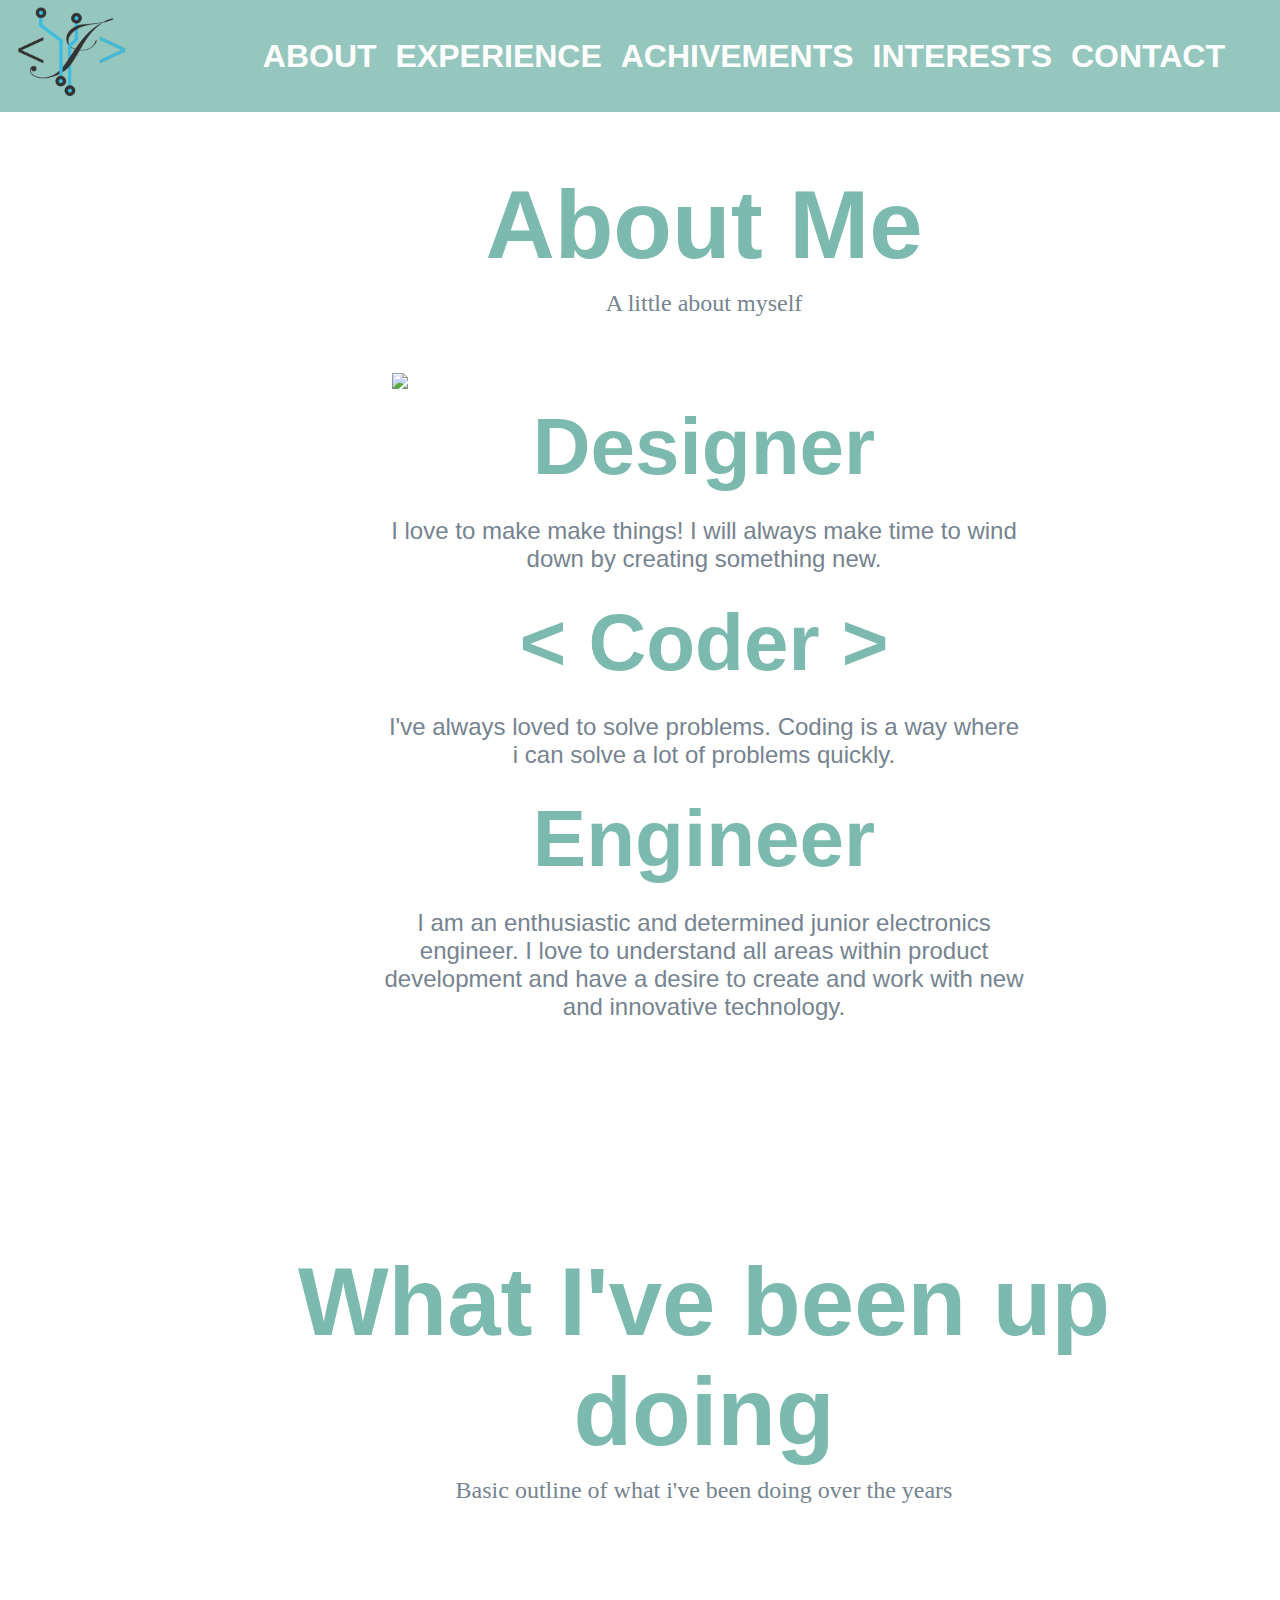
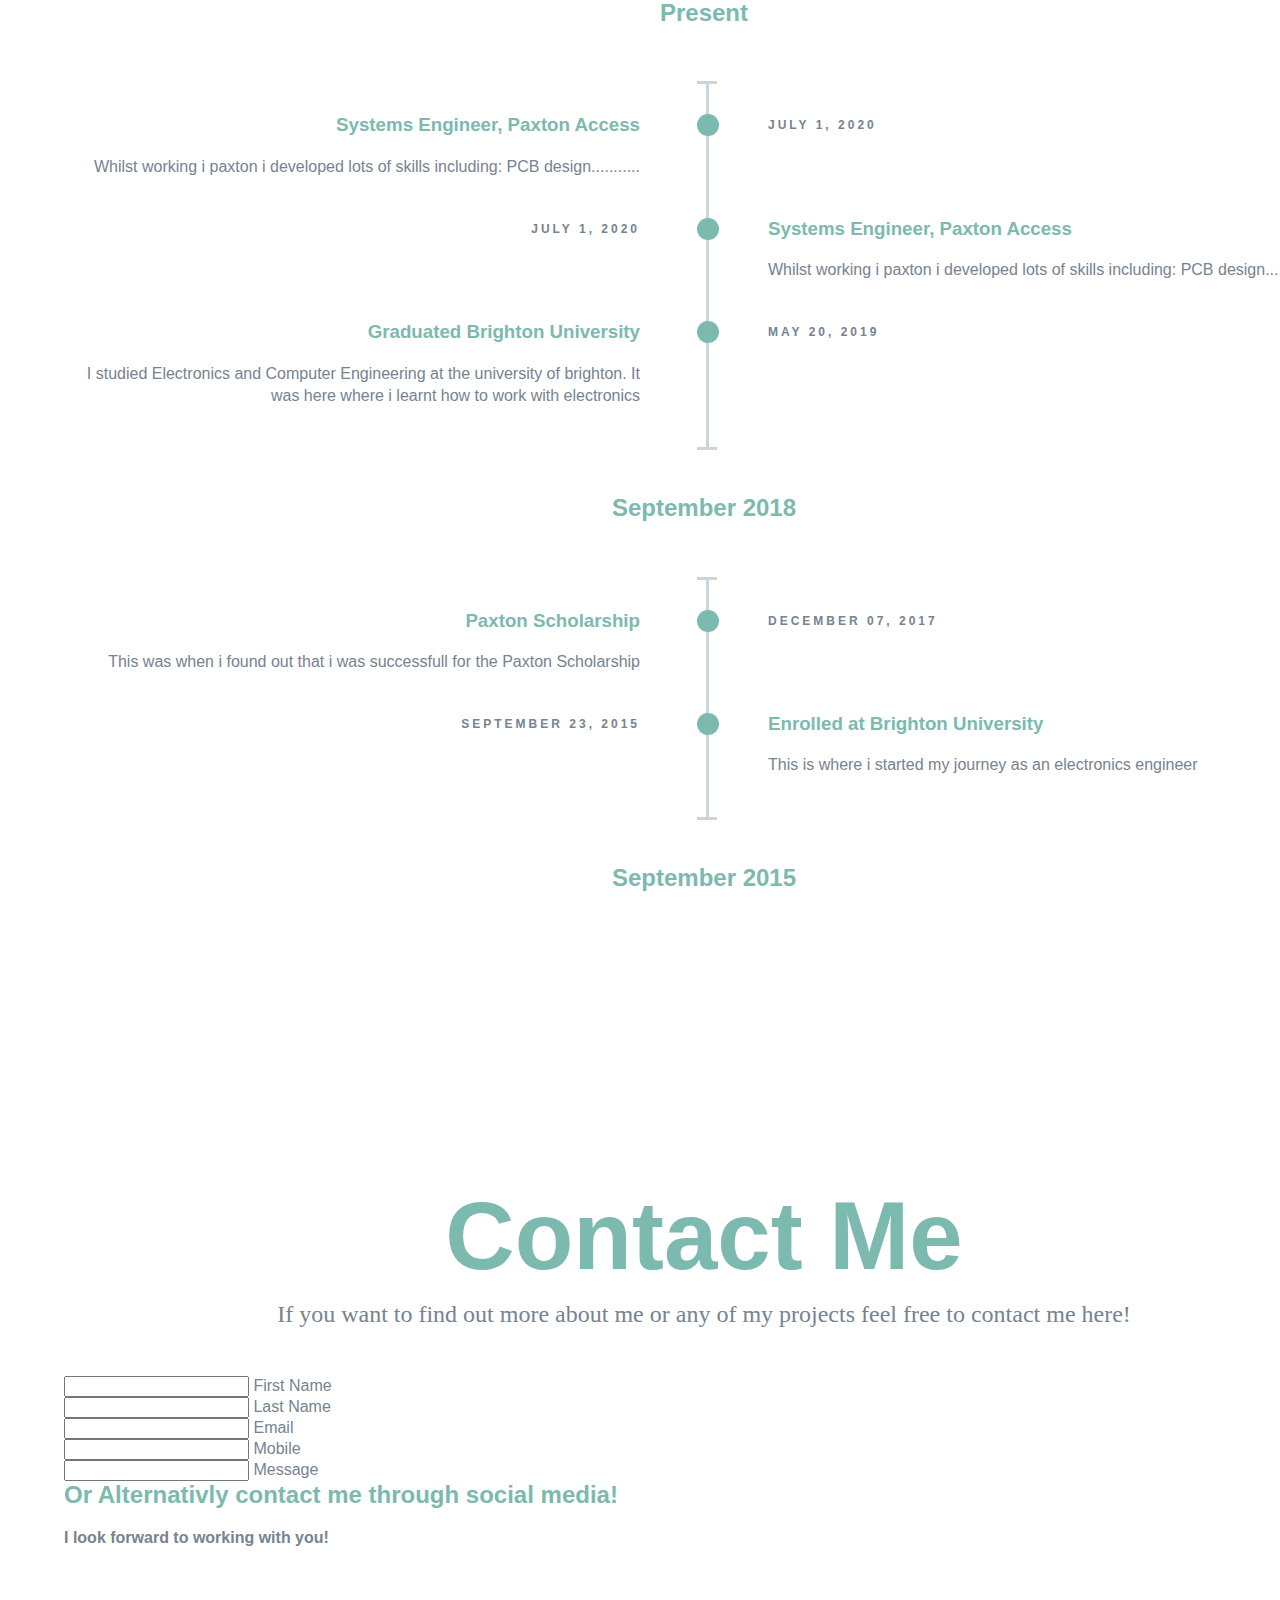
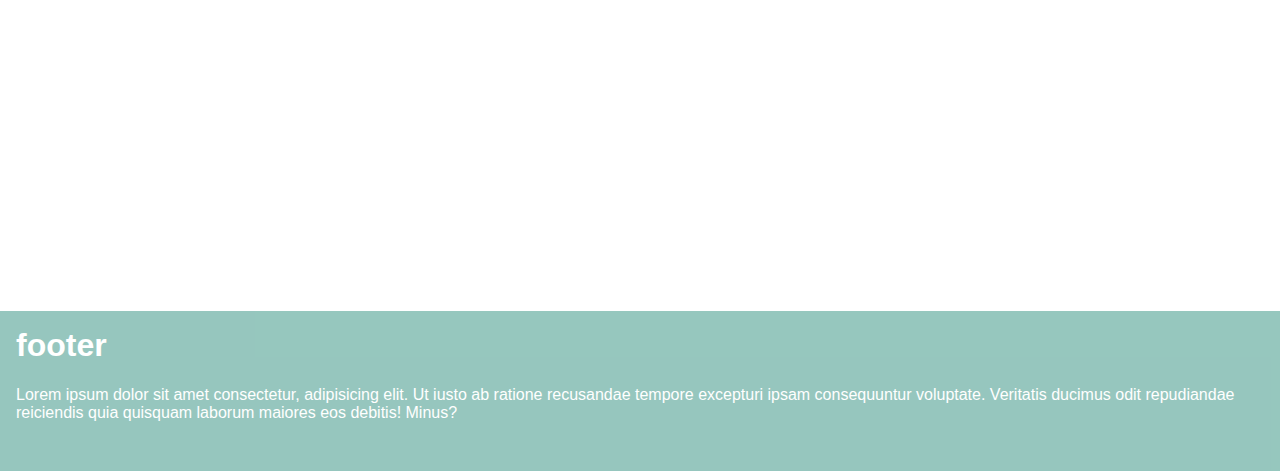
==== commit c47c7c49: "Played around with a lot of things, gonna look at a rewrite of sections" ====
--- a/index.html
+++ b/index.html
@@ -10,8 +10,8 @@
 <body>
     <header class="nav-bar">
         <nav>
-            <!--img class="logo" src="" alt=""-->
-            <label class="logo">Yury Johnson</label>
+            <img class="logo" src="./img/logo.png" alt="">
+            <!--<label class="logo">Yury Johnson</label-->
             <ul class="nav-links">
                 <!-- warning dodgey code!!! id in ancor lower case as this allows the javascript to use id from pages
                      to toggle active status for links in nav bar-->
@@ -26,15 +26,36 @@
 
     <section class="page" id="About">
         <div class="about-me">
-            <img src="img/photo_me.jpg" />
-            <div>
-                <h1>About Me</h1>
-                <p> 
-                    I am an enthusiastic and determined junior electronics engineer.               
-                    I love to understand all areas within product development and have a desire to create and work with new and innovative technology. 
-                    I am looking for a role that allows me to collaborate as part of a multi-disciplinary team to involved with a wide range of projects.
-                </p>
-            </div>  
+            <div  class="about-me">
+
+                <div class="page-title">
+                    <h1>About Me</h1>
+                    <p>A little about myself</p>
+                </div>
+
+                <div><img src="img/photo_me.png" /></div>
+                <div class="design">    
+
+                    
+                    <div>
+                        <h1>Designer</h1>
+                        <p>I love to make make things! I will always make time to wind down by creating something new. </p>
+                    </div>
+                    <div>
+                        <h1> &lt; Coder &gt; </h1>
+                        <p> 
+                            I've always loved to solve problems. Coding is a way where i can solve a lot of problems quickly.
+                        </p>
+                    </div>
+                    <div>
+                        <h1>Engineer</h1>
+                        <p> 
+                            I am an enthusiastic and determined junior electronics engineer.               
+                            I love to understand all areas within product development and have a desire to create and work with new and innovative technology.
+                        </p>
+                    </div>    
+                </div>
+
         </div>
     </section>
 
@@ -129,7 +150,7 @@
         </div>
 
     </section>
-
+    <!--
     <section class="page" id="Achivements">
         
         <div class="page-title">
@@ -223,6 +244,7 @@
         
         </section>
     </section>
+    -->
 
     <section class="page" id="Contact">
         <div class="page-title">
@@ -230,9 +252,6 @@
             <p> 
                 If you want to find out more about me or any of my projects feel free to contact me here!
             </p>
-            <p>
-                <b> I look forward to working with you!</b>
-            </p>
         </div>
         <div class="contact-form">
             <div class="inputBox">
@@ -262,11 +281,14 @@
                 <span class="line"></span>
             </div>
         </div>
-
         <div class="social-media">
             <h2>Or Alternativly contact me through social media!</h2>
 
         </div>
+        <p>
+            <b> I look forward to working with you!</b>
+        </p>
+
     </section>
 
     <footer>
@@ -275,7 +297,7 @@
             tempore excepturi ipsam consequuntur voluptate. Veritatis ducimus odit repudiandae reiciendis 
             quia quisquam laborum maiores eos debitis! Minus?</p>
     </footer>
-<script src="./scripts/script.js"></script>
+    <script src="./scripts/script.js"></script>
 </body>
 
 </html>--- a/styles/styles.css
+++ b/styles/styles.css
@@ -1,4 +1,5 @@
 body {
+  width: 100vw;
   color: #768390;
   background: #FFF;
   font-family: "Effra", Helvetica, sans-serif;
@@ -7,8 +8,6 @@
   text-decoration: none;
   list-style: none;
   -webkit-font-smoothing: antialiased;
-  width: 100%;
-  height: 100%;
   -ms-scroll-snap-type: y mandatory;
       scroll-snap-type: y mandatory;
   overflow-y: scroll;
@@ -22,106 +21,120 @@
   margin-top: 0;
 }
 
-label.logo {
-  color: #FFF;
-  font-family: sans-serif;
-  font-size: 30px;
-  font-weight: bold;
-  padding: 20px;
-  padding-left: 5%;
-  line-height: 80px;
-}
-
 nav {
   position: fixed;
-  z-index: 100;
-  height: 8rem;
-  width: 100%;
-  background: #7cb9ae;
-  opacity: 0.8;
-  padding: 0;
-}
-
-nav ul {
-  float: right;
-  margin: auto;
-  margin-right: 50px;
-}
-
-nav li {
-  display: inline-block;
-  margin: 0 5px;
-  line-height: 90px;
-}
-
-nav li a {
-  -webkit-transition: 0.3s ease-in-out;
-  transition: 0.3s ease-in-out;
-  color: #FFF;
-  font-size: 18px;
-  text-transform: uppercase;
-  border-radius: 3px;
-  text-decoration: none;
-  border-bottom: 4px solid transparent;
-}
-
-nav li a.active, nav li a:hover {
-  border-bottom: 4px solid #FFF;
-  -webkit-transition: 0.3s ease-in-out;
-  transition: 0.3s ease-in-out;
-}
-
-hr {
-  margin-left: auto;
-  margin-right: auto;
-  width: 90%;
-  border: 1px solid #7cb9ae;
-  height: 0;
-}
-
-.page {
-  display: block;
-  -webkit-box-pack: center;
-      -ms-flex-pack: center;
-          justify-content: center;
-  padding: 4em;
-  padding-top: 7em;
-  min-height: calc(100vh - 14em);
-  scroll-snap-align: start;
-}
-
-.page#About {
   display: -webkit-box;
   display: -ms-flexbox;
   display: flex;
   -webkit-box-align: center;
       -ms-flex-align: center;
           align-items: center;
+  text-align: center;
+  z-index: 100;
+  height: 7rem;
+  width: 100%;
+  background: #7cb9ae;
+  opacity: 0.8;
+  padding: 0;
+  color: #FFF;
+  font-family: sans-serif;
+  font-size: 2rem;
+  font-weight: bold;
+}
+
+nav img {
+  padding-left: 1rem;
+  width: 7rem;
+  height: 7rem;
+}
+
+nav ul {
+  float: right;
+  margin: auto;
+  margin-right: 50px;
+}
+
+nav li {
+  display: inline-block;
+  margin: 0 5px;
+  line-height: 90px;
+}
+
+nav li a {
+  color: #FFF;
+  text-transform: uppercase;
+  border-radius: 3px;
+  text-decoration: none;
+  border-bottom: 4px solid transparent;
+  -webkit-transition: 0.3s ease-in-out;
+  transition: 0.3s ease-in-out;
+}
+
+nav li a.active, nav li a:hover {
+  border-bottom: 4px solid #FFF;
+  -webkit-transition: 0.3s ease-in-out;
+  transition: 0.3s ease-in-out;
+}
+
+.page {
+  width: 100%;
+  display: block;
   -webkit-box-pack: center;
       -ms-flex-pack: center;
           justify-content: center;
+  padding: 4rem;
+  padding-top: 8rem;
+  min-height: calc(100vh - 14rem);
+  scroll-snap-align: start;
 }
 
 .about-me {
+  padding-top: 1rem;
+}
+
+.about-me .design {
   display: -webkit-box;
   display: -ms-flexbox;
   display: flex;
   -webkit-box-align: center;
       -ms-flex-align: center;
           align-items: center;
-  -webkit-box-pack: center;
-      -ms-flex-pack: center;
-          justify-content: center;
+  text-align: center;
+  -ms-flex-wrap: wrap;
+      flex-wrap: wrap;
+}
+
+.about-me .engineer {
+  text-align: center;
+}
+
+.about-me .engineer p {
+  max-width: 40rem;
+  max-width: 550px;
+  margin-left: auto;
+  margin-right: auto;
+}
+
+.about-me div {
+  -webkit-box-pack: justify;
+      -ms-flex-pack: justify;
+          justify-content: space-between;
+  max-width: 40rem;
+  -ms-flex-preferred-size: 100%;
+      flex-basis: 100%;
+  -ms-flex-line-pack: center;
+      align-content: center;
+  margin: auto;
 }
 
 .about-me h1 {
   margin: 0;
   padding: 0;
-  font-size: 8rem;
+  font-size: 5rem;
 }
 
 .about-me p {
-  font-size: 2rem;
+  font-size: 1.5rem;
 }
 
 .about-me img {
@@ -129,9 +142,8 @@
   margin: 0;
   -o-object-fit: cover;
      object-fit: cover;
-  border-radius: 50%;
-  width: 30rem;
-  height: 30rem;
+  max-width: 30rem;
+  max-height: 35rem;
 }
 
 .container {
@@ -149,17 +161,16 @@
 .page-title h1 {
   width: 80%;
   padding: 10px;
-  font-size: 50px;
-  margin-bottom: 1.5rem;
+  font-size: 6rem;
   margin: auto;
 }
 
 .page-title p {
   width: 80%;
-  font-size: 15px;
+  font-size: 1.5rem;
   font-family: "Georgia";
   margin: auto;
-  margin-bottom: 3rem;
+  padding-bottom: 3rem;
 }
 
 /*==================================
@@ -168,11 +179,10 @@
 /*-- GENERAL STYLES
     ------------------------------*/
 .timeline {
-  line-height: 1.4em;
+  line-height: 1.4rem;
   list-style: none;
-  margin: 0;
+  margin: auto;
   padding: 0;
-  width: 100%;
 }
 
 .timeline h1, .timeline h2, .timeline h3, .timeline h4, .timeline h5, .timeline h6 {
@@ -194,7 +204,7 @@
   font-size: 12px;
   font-weight: 700;
   letter-spacing: 3px;
-  margin: 0 0 .5em 0;
+  margin: 0 0 .5rem 0;
   text-transform: uppercase;
   white-space: nowrap;
 }
@@ -418,9 +428,9 @@
 }
 
 section .card-list {
-  width: calc(100% - 2em);
-  margin-left: 1em;
-  margin-right: 1em;
+  width: calc(100% - 2rem);
+  margin-left: 1rem;
+  margin-right: 1rem;
   display: -webkit-box;
   display: -ms-flexbox;
   display: flex;
@@ -453,7 +463,7 @@
   width: 40rem;
   height: 30rem;
   margin: 115px 10px;
-  padding: 0.5em;
+  padding: 0.5rem;
   display: -webkit-box;
   display: -ms-flexbox;
   display: flex;
@@ -522,6 +532,7 @@
 }
 
 footer {
+  width: 100%;
   z-index: 0;
   height: 8rem;
   background: #7cb9ae;
